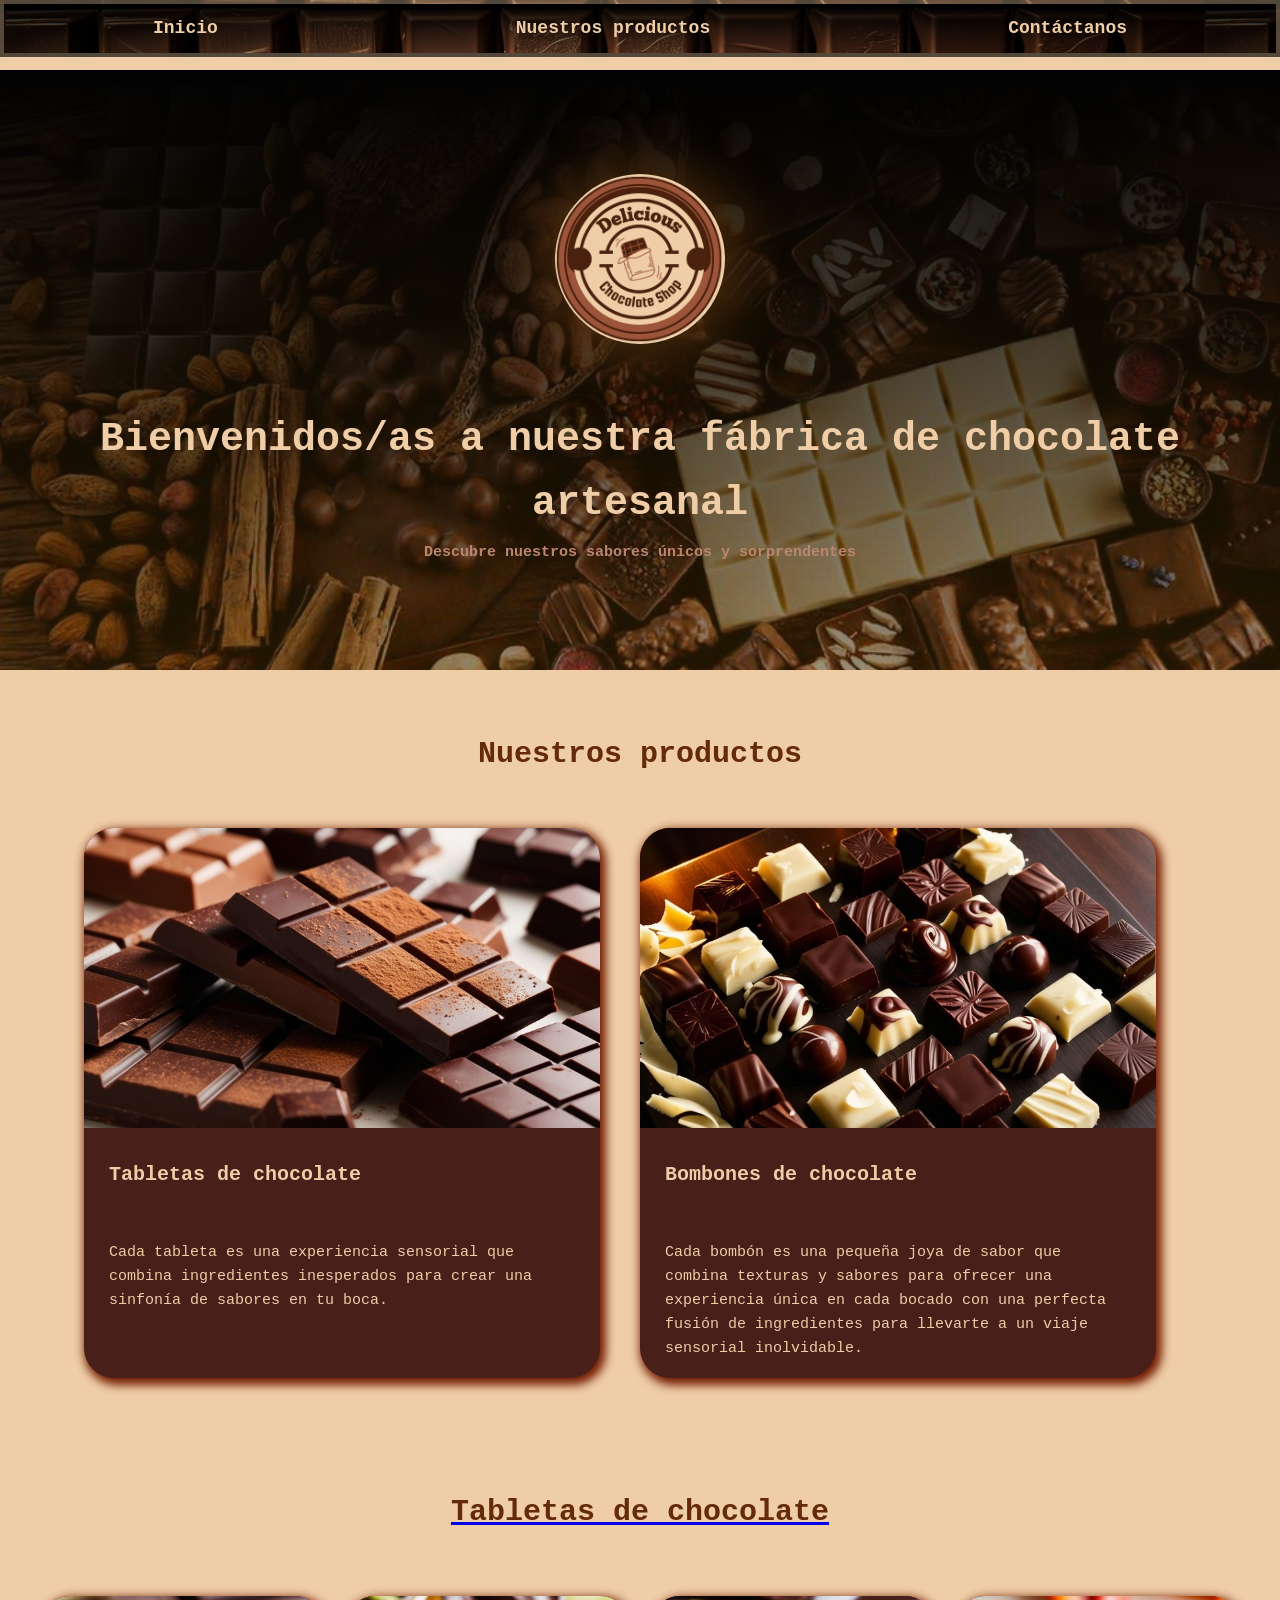
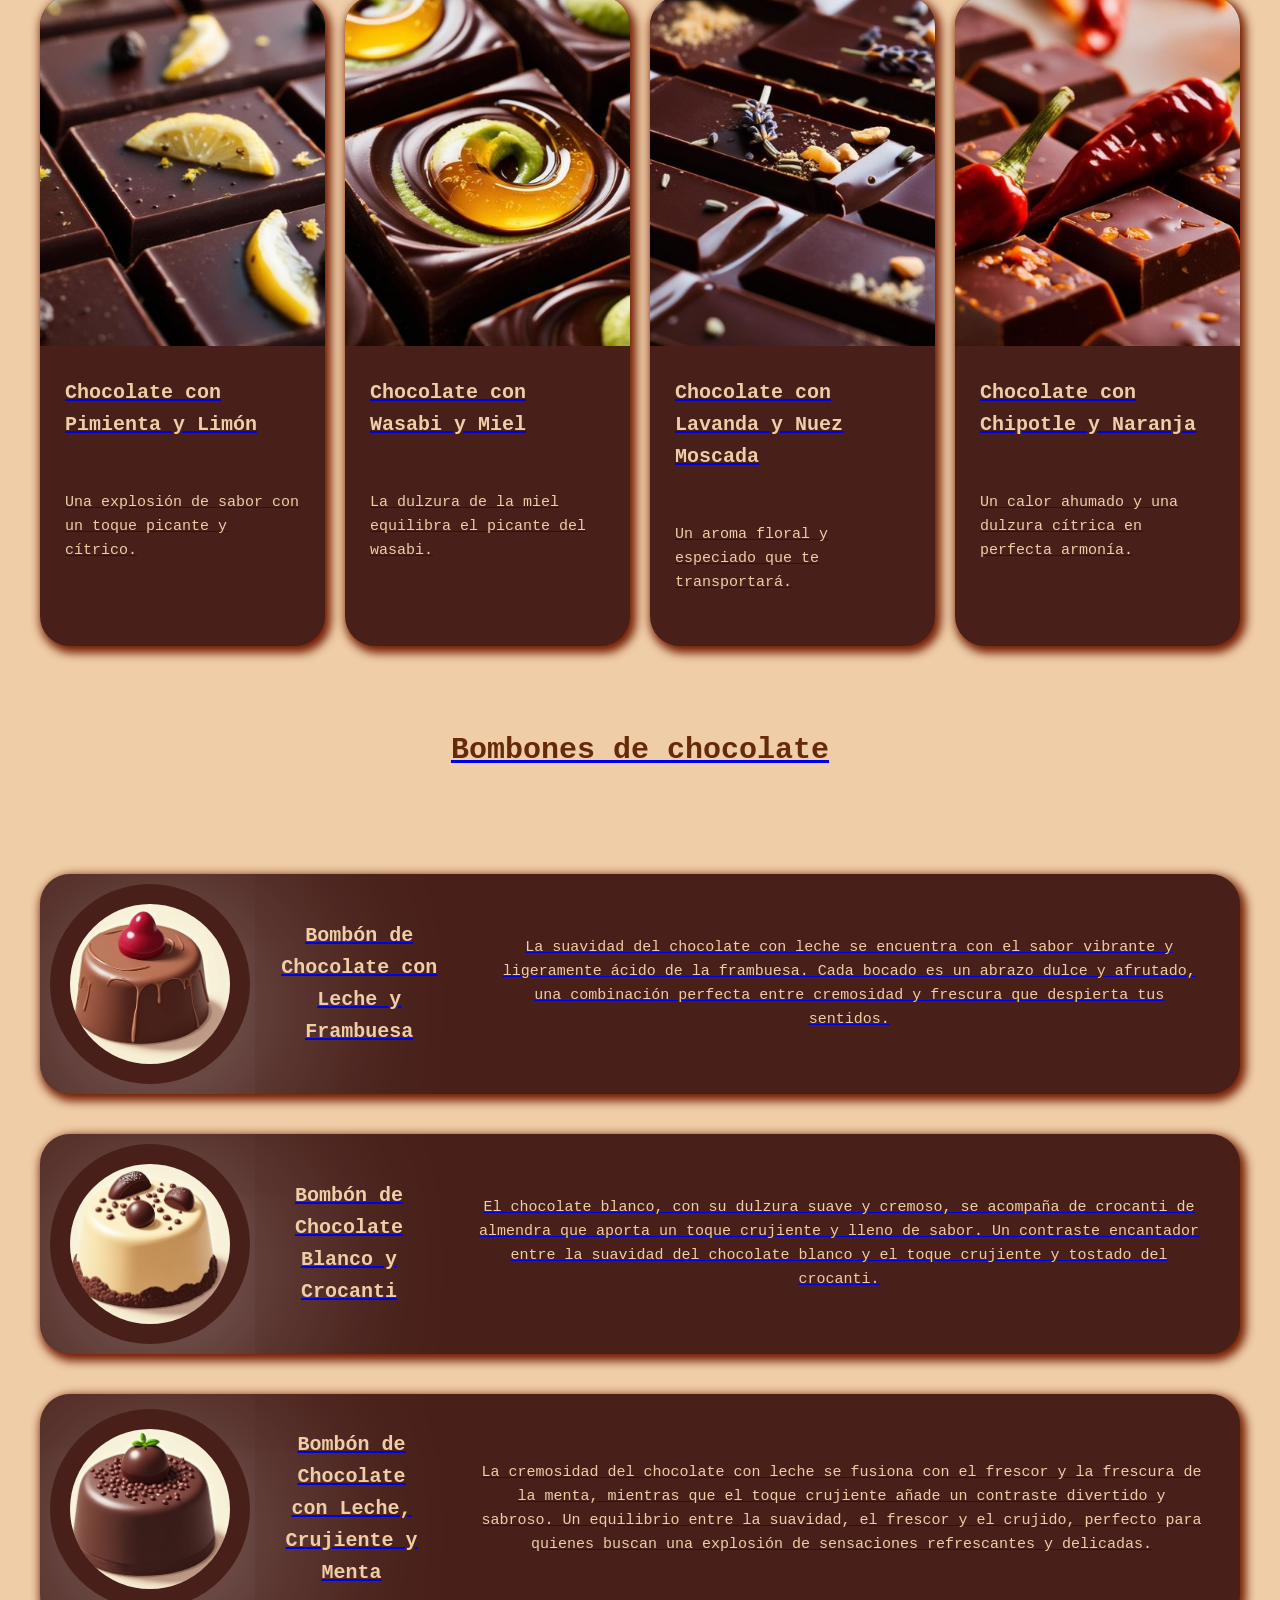
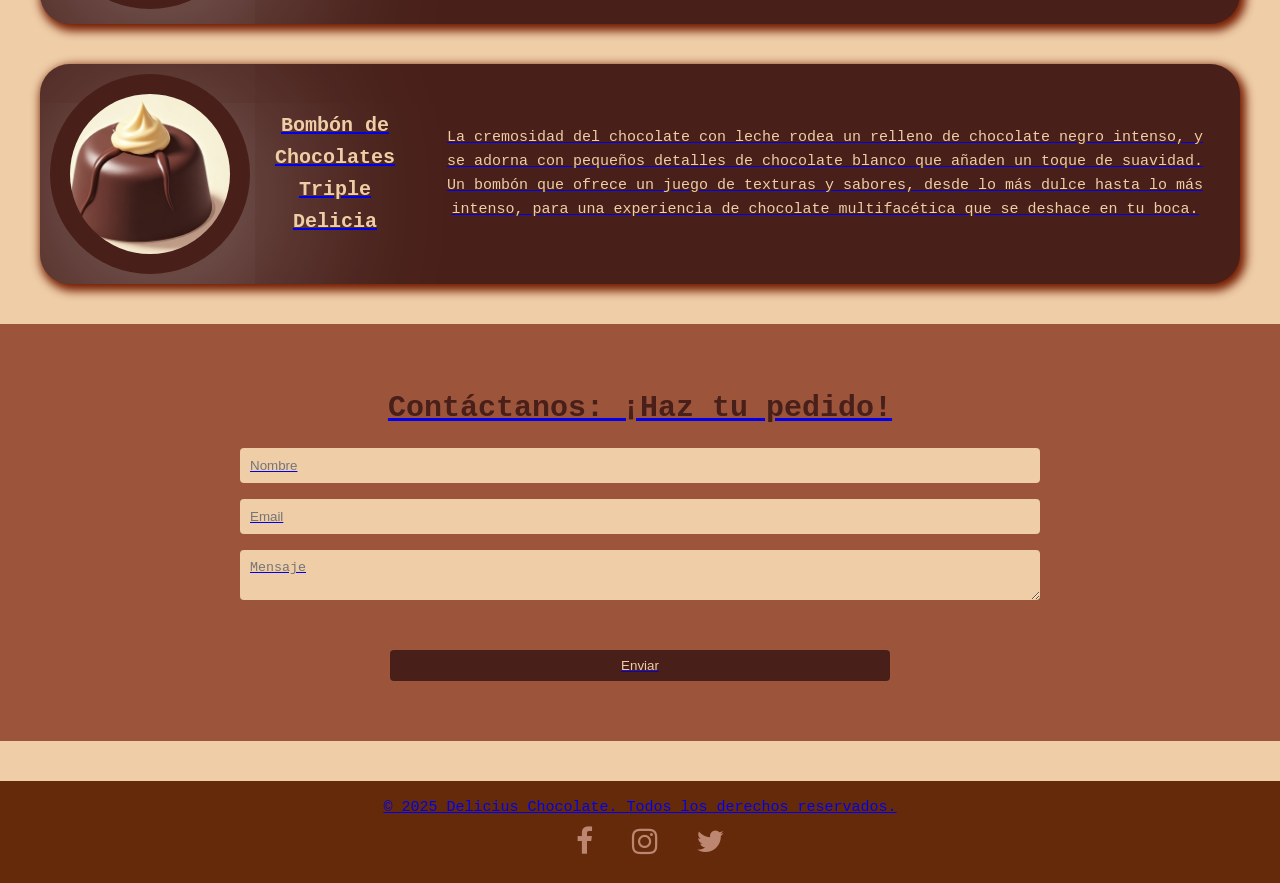
==== index.html @ 2490bd8f "webchocolate8abril index cambiado" ====
<!DOCTYPE html>
<html lang="es">
<head>
    <meta charset="UTF-8">
    <meta name="viewport" content="width=device-width, initial-scale=1.0">
    <title>Delicius Chocolate</title>
    <link rel="stylesheet" href="csschoco/chocoestilos.css">
    <link rel="icon" type="image/jpg" href="imgchoco/faviconchocolate.ico"/>
    <link rel="stylesheet" href="https://cdnjs.cloudflare.com/ajax/libs/font-awesome/4.7.0/css/font-awesome.min.css">
</head>
<body>
  
  
    <header>
    <nav class="navegacion" id="navegacion">
        <a href="#inicio">Inicio</a>
        <a href="#productos">Nuestros productos</a>
        <a href="#contacto">Contáctanos</a>
    </nav>

    <div class="banner" id="inicio">
            <div class="dentro-banner">
        <div class="img-delicius"><img src="imgchoco/Delicious.png" alt="img delicius"></div>
    <h1>Bienvenidos/as a nuestra fábrica de chocolate artesanal</h1>
            <p>Descubre nuestros sabores únicos y sorprendentes</p>
            </div>
            
    </div>
</header>




    <main>
        <section class="productos" id="productos">
            <div class="container">
                <h2>Nuestros productos</h2>
            <div class="cards">
            <div class="card-tipos">
               <a href="#tabletas"> 
                <img src="imgchoco/tabletas/tabletas-chocolate.jpg" alt="cafe expresso">
                <h3>Tabletas de chocolate</h3>
                <p>Cada tableta es una experiencia sensorial que combina ingredientes inesperados para crear una sinfonía de sabores en tu boca.</p></a>
            </div>
            <div class="card-tipos">
               <a href="#bombones">
                <img src="imgchoco/bombones/bombones.jpg" alt="cafe cappuccino">
                <h3>Bombones de chocolate</h3>
                <p>Cada bombón es una pequeña joya de sabor que combina texturas y sabores para ofrecer una experiencia única en cada bocado con una perfecta fusión de ingredientes para llevarte a un viaje sensorial inolvidable.</p>
                <
            </div>
            </div>
            </div>
     </section>
     
     <div class="containertabletas" id="tabletas">
        <h2>Tabletas de chocolate</h2>
    <div class="cardstabletas">
        <section class="tabletaschoco" id="tabletas">
            
            <div class="card-tipos-tab">

                <img src="imgchoco/tabletas/imgchocopimientalimon.jpg" alt="chocpimlim">
                <h3>Chocolate con Pimienta y Limón</h3>
                <p>Una explosión de sabor con un toque picante y cítrico.</p>

            </div>

            <div class="card-tipos-tab">
                <img src="imgchoco/tabletas/imgchocomielwasabi.jpg" alt="chocwamiel">
                <h3>Chocolate con Wasabi y Miel</h3>
                <p>La dulzura de la miel equilibra el picante del wasabi.</p>
            </div>

            <div class="card-tipos-tab">
                <img src="imgchoco/tabletas/imglavanda.jpg" alt="choclavnuez">
                <h3>Chocolate con Lavanda y Nuez Moscada</h3>
                <p>Un aroma floral y especiado que te transportará.</p>
            </div>

            <div class="card-tipos-tab">
                <img src="imgchoco/tabletas/imgchocochipotenaranja.jpg" alt="chocnarj">
                <h3>Chocolate con Chipotle y Naranja</h3>
                <p>Un calor ahumado y una dulzura cítrica en perfecta armonía.</p>
            </div>

        </section>
    </div>
     </div>
     
    <div class="containerbombones" id="bombones">
       <h2>Bombones de chocolate</h2>
   <div class="cardsbombones">
       <section class="bombones" id="bombones">
           
           <div class="card-tipos-bomb">

               <img src="imgchoco/bombones/tipo1.jpg" alt="chocpimlim">
               <h3>Bombón de Chocolate con Leche y Frambuesa</h3>
               <p>La suavidad del chocolate con leche se encuentra con el sabor vibrante y ligeramente ácido de la frambuesa. Cada bocado es un abrazo dulce y afrutado, una combinación perfecta entre cremosidad y frescura que despierta tus sentidos.</p>

           </div>

           <div class="card-tipos-bomb">
               <img src="imgchoco/bombones/tipo2.jpg" alt="chocwamiel">
               <h3>Bombón de Chocolate Blanco y Crocanti</h3>
               <p>El chocolate blanco, con su dulzura suave y cremoso, se acompaña de crocanti de almendra que aporta un toque crujiente y lleno de sabor. Un contraste encantador entre la suavidad del chocolate blanco y el toque crujiente y tostado del crocanti.</p>
           </div>

           <div class="card-tipos-bomb">
               <img src="imgchoco/bombones/tipo3.jpg" alt="choclavnuez">
               <h3>Bombón de Chocolate con Leche, Crujiente y Menta</h3>
               <p>La cremosidad del chocolate con leche se fusiona con el frescor y la frescura de la menta, mientras que el toque crujiente añade un contraste divertido y sabroso. Un equilibrio entre la suavidad, el frescor y el crujido, perfecto para quienes buscan una explosión de sensaciones refrescantes y delicadas.</p>
           </div>

           <div class="card-tipos-bomb">
               <img src="imgchoco/bombones/tipo4.jpg" alt="chocnarj">
               <h3>Bombón de Chocolates Triple Delicia</h3>
               <p>La cremosidad del chocolate con leche rodea un relleno de chocolate negro intenso, y se adorna con pequeños detalles de chocolate blanco que añaden un toque de suavidad. Un bombón que ofrece un juego de texturas y sabores, desde lo más dulce hasta lo más intenso, para una experiencia de chocolate multifacética que se deshace en tu boca.</p>
           </div>

       </section>
   </div>
    </div>

       <section class="contacto" id="contacto">
        <h2>Contáctanos: ¡Haz tu pedido!</h2>
    
    <form action="formulario">
        <div class="container-input">
            <input name="Nombre" type="text" placeholder="Nombre">
    
    
            <input name="Email" type="text" placeholder="Email">
    
    
    
            <textarea type="text" placeholder="Mensaje"></textarea>
    
    <button type="submit">Enviar</button>
        </div>
    </form>
    </section>
    </main>

    <footer>

        <p>© 2025 Delicius Chocolate. Todos los derechos reservados.</p>

    <div class="social-links">
        <a href="https://www.facebook.com/login/" target="_blank">
            <i class="fa fa-facebook" aria-hidden="true"></i>
        </a>

        <a href="https://www.instagram.com/" target="_blank">
            <i class="fa fa-instagram" aria-hidden="true"></i>
        </a>

        <a href="https://x.com/?lang=es" target="_blank">
            <i class="fa fa-twitter" aria-hidden="true"></i>
        </a>
    </div>
    </footer>


</body>


</html>
---- csschoco/chocoestilos.css ----
/* Colores */

:root{
    --white:#fff;
    --dark:#642a0a;
    --secundaryLight:#bc8671;
    --primary:#eecda7;
    --primarychoco: #481F19;
    --secundary: #9C543B;
    --secundaryDark:rgb(58, 57, 57);

}

html{
    display: block;
    font-family:'Courier New', Courier, monospace;
    font-size: 62.5%;
    scroll-behavior:smooth;
}

*{
    margin: auto;
    padding: 0;
    box-sizing: border-box;
}

/* Color de fondo */

body{
    background-color: var(--primary);
    line-height: 1.6;
    color: var(--secundaryDark);
}

/* Tamaño para los textos */
h1{
    font-size: 4rem;
}

h2{
    font-size: 3rem;
}

h3{
    font-size: 2rem;
}

p{
    font-size: 1.5rem;
}

/* Cabecera */

h1{
    text-align: center;
    margin: 0.5rem; /* margen de alrededor la mitad de lo que ocupa la letra*/
    color:var(--primary); /* color de la letra */
    font-weight: bolder; /* grosor de la letra */
}

@keyframes fadeIn {
    from{ opacity: 0; transform: translatey(-20px);}
    to{ opacity: 1; transform: translateY(0)}
}

header p{
    color: var(--white);
    text-align: center;
}

/*barra de navegación */

.navegacion{
    background-image:linear-gradient(rgba(0, 0, 0, 1), rgba(0, 0, 0, 0.4)), url(../imgchoco/fondonavchoco.jpg);
    display: flex;
    flex-direction: column;
    align-items: center;
    justify-content: space-between;
    width: 100%;
    z-index: 10;
    border: solid, 4px, rgba(241, 210, 169, 0.336),;
}

@media (min-width: 480px){
    .navegacion{
        flex-direction: row;
        justify-content: space-around;
    }
}

.navegacion a{
    padding: 1rem 0;
    font-size: 1.8rem;
    font-weight: bold;
    color: var(--primary);
    text-decoration: none;
    transition: all 0.3s ease;
}

.navegacion a:hover{
    color:#cfbca9;
}


/* banner */

.img-delicius img{
    display: block;
    margin: 0 auto;
    justify-content: center;
    margin-bottom: 5%;
    width: 170px;
    border-radius: 100px;
    box-shadow: 0px 3px 54px 13px rgba(92, 52, 14, 0.75);
}

.banner{
    display:flex;
    flex-direction: column;
    align-items: center;
    justify-content: center;
    background-image:linear-gradient(rgba(2, 2, 2, 2), rgba(60, 40, 1, 0.5)), url(../imgchoco/chocolate-y-cacao.jpg);
    background-repeat: no-repeat;
    background-size: cover;
    background-position: center;
    margin-top: 1%;
    height: 600px;
    z-index: 2;
    position: relative;
    
}
.banner p{
    color: var(--secundaryLight);
    font-weight: bold;
    font-size: rem;
}

.dentro-banner h1{
    animation: fadeIn 3s ease;
}

/*Nuestros productos*/

.container h2{
    color: var(--secundaryDark);
    text-align: center;
    color: var(--dark); 
    margin-bottom: 3rem;
    margin-top: 2rem;
}

.productos{
    padding: 4rem 0;
}

.cards img{
    width: 100%;
    height: 300px;
    object-fit: cover;
    
}

.cards{
    display: flex;
    flex-direction: column;
    gap: 4rem;
    justify-content: center;
    text-align:left;
    border: transparent; 
    padding: 2rem;
}

@keyframes animation-card {
    from{ transform: translateY(0px);}
    to{ transform: translateY(-5px)}
}

.card-tipos:hover {
transform: translateY(-5px);
transition: 1.5s ease;
}

@media(min-width: 480px){
    .cards{
        flex-direction: row;
    }}

.card-tipos{
    background-color: var(--primarychoco);
    border-radius: 30px;
    overflow: hidden;
    box-shadow: 3px 4px 10px 3px rgba(116, 29, 2, 2);
    flex: 1;
    height: 550px;
}

.card-tipos p,h3{
    padding: 2.5rem;
    color: var(--primary);
}

.card-tipos a{
    text-decoration: none;
}

.container{
        width: 90%;
        margin: 0 auto;
        max-width: 1200px;
}

/* container tabletas */

.containertabletas h2{
    color: var(--secundaryDark);
    text-align: center;
    color: var(--dark); 
    margin-bottom: 2rem;
    padding: 4rem;
}

.containertabletas{
    padding: 1rem 0;
}

.tabletaschoco img{
    width: 100%;
    height: 350px;
    object-fit: cover;
    
}

.tabletaschoco{
    display: flex;
    flex-direction: column;
    gap: 2rem;
    justify-content: space-evenly;
    align-items: stretch;
    border: transparent; 
}

@keyframes animation-card {
    from{ transform: translateY(0px);}
    to{ transform: translateY(-5px)}
}

.card-tipos-tab:hover {
transform: translateY(-5px);
transition: 1.5s ease;
}

@media(min-width: 600px){
    .tabletaschoco{
        flex-direction: row;
    }}

.card-tipos-tab{
    background-color: var(--primarychoco);
    border-radius: 30px;
    overflow: hidden;
    box-shadow: 3px 4px 10px 3px rgba(116, 29, 2, 2);
    height: 650px;
    flex: 1;
}

.card-tipos-tab p,h3{
    padding: 2.5rem;
    color: var(--primary);
}

.containertabletas{
        margin: 0 auto;
        max-width: 1200px;
}

/* container bombones */

.containerbombones h2{
    color: var(--secundaryDark);
    text-align: center;
    color: var(--dark); 
    margin-bottom: 3rem;
    padding: 3rem;

}

.containerbombones{
    padding: 4rem 0;
}

.bombones img{
    width: 200px;
    height: 200px;
    object-fit: cover;    
}

.bombones{
    display: flex;
    flex-direction: column;
    height: auto;
    border: transparent;
    margin:auto;
    max-width: 1200px;
    width: auto;
    
}


@keyframes animation-card {
    from{ transform: translateY(0px);}
    to{ transform: translateY(-5px)}
}

.card-tipos-bomb:hover {
transform: translateY(-5px);
transition: 1.5s ease;
}

.card-tipos-bomb{
    display: flex;
    flex-direction: row;
    background-color: var(--primarychoco);
    border-radius: 30px;
    overflow: hidden;
    box-shadow: 3px 4px 10px 3px rgba(116, 29, 2, 2);
    height: auto;    
    align-items: center;
    text-align: center;
    margin-top: 4rem;
    padding: 1rem;
}

@media (max-width: 600px){
    .card-tipos-bomb{
        flex-direction: column;
        height:auto;
    }

}

.card-tipos-bomb img{
    padding: 2rem;
    border-radius: 200px;
    box-shadow: 10px 24px 214px -24px rgba(255,255,255,1);
}

.card-tipos-bomb p,h3{
    padding: 2.5rem;
    color: var(--primary);
}

.containerbombones{
        margin: 0 auto;
        max-width: 2000px;
        height: auto;
}

/* contacto */

.contacto{
    background-color: var(--secundary);
    text-align: center;
    padding: 6rem;
    color: var(--primarychoco);
    margin-bottom: 4rem;
}

.container-input{
    display: flex;
    flex-direction: column;
    justify-content: center;
    align-items: center;
}

.container-input input, textarea{
    padding: 1rem;
    width: 800px;
    margin-top: 1.4%;
    border: transparent;
    border-radius: 4px;
    background-color: var(--primary);
}

form button{
    background-color: var(--primarychoco);
    border: none;
    padding: 0.8rem;
    border-radius: 4px;
    cursor: pointer;
    transition: background-color 0.3s ease;
    margin-top: 5rem;
    width: 500px;
    color: var(--primary);
}

form button:hover{
    background-color: var(--dark);
}


@media (max-width: 600px){
    .container-input {
        width: 100%;
        margin: 0 auto;
    }
    .container-input input, textarea{
        width: 100%;
    }
    form button{
        width: 100%;
    }
    .contacto{
        padding: 1rem;
    }
}

/* footer */

footer{
    background-color: var(--dark);
    color: var(--secundaryLight);
    text-align: center;
    padding: 1.5rem 0;
}

.social-links a{
    color: var(--secundaryLight);
    margin:0 0,5rem;
    font-size: 3rem;
    text-decoration: none;
    transition: color 0.3s ease;
    padding: 1rem;
}

.social-links a:hover{
    color: var(--primarychoco);
}
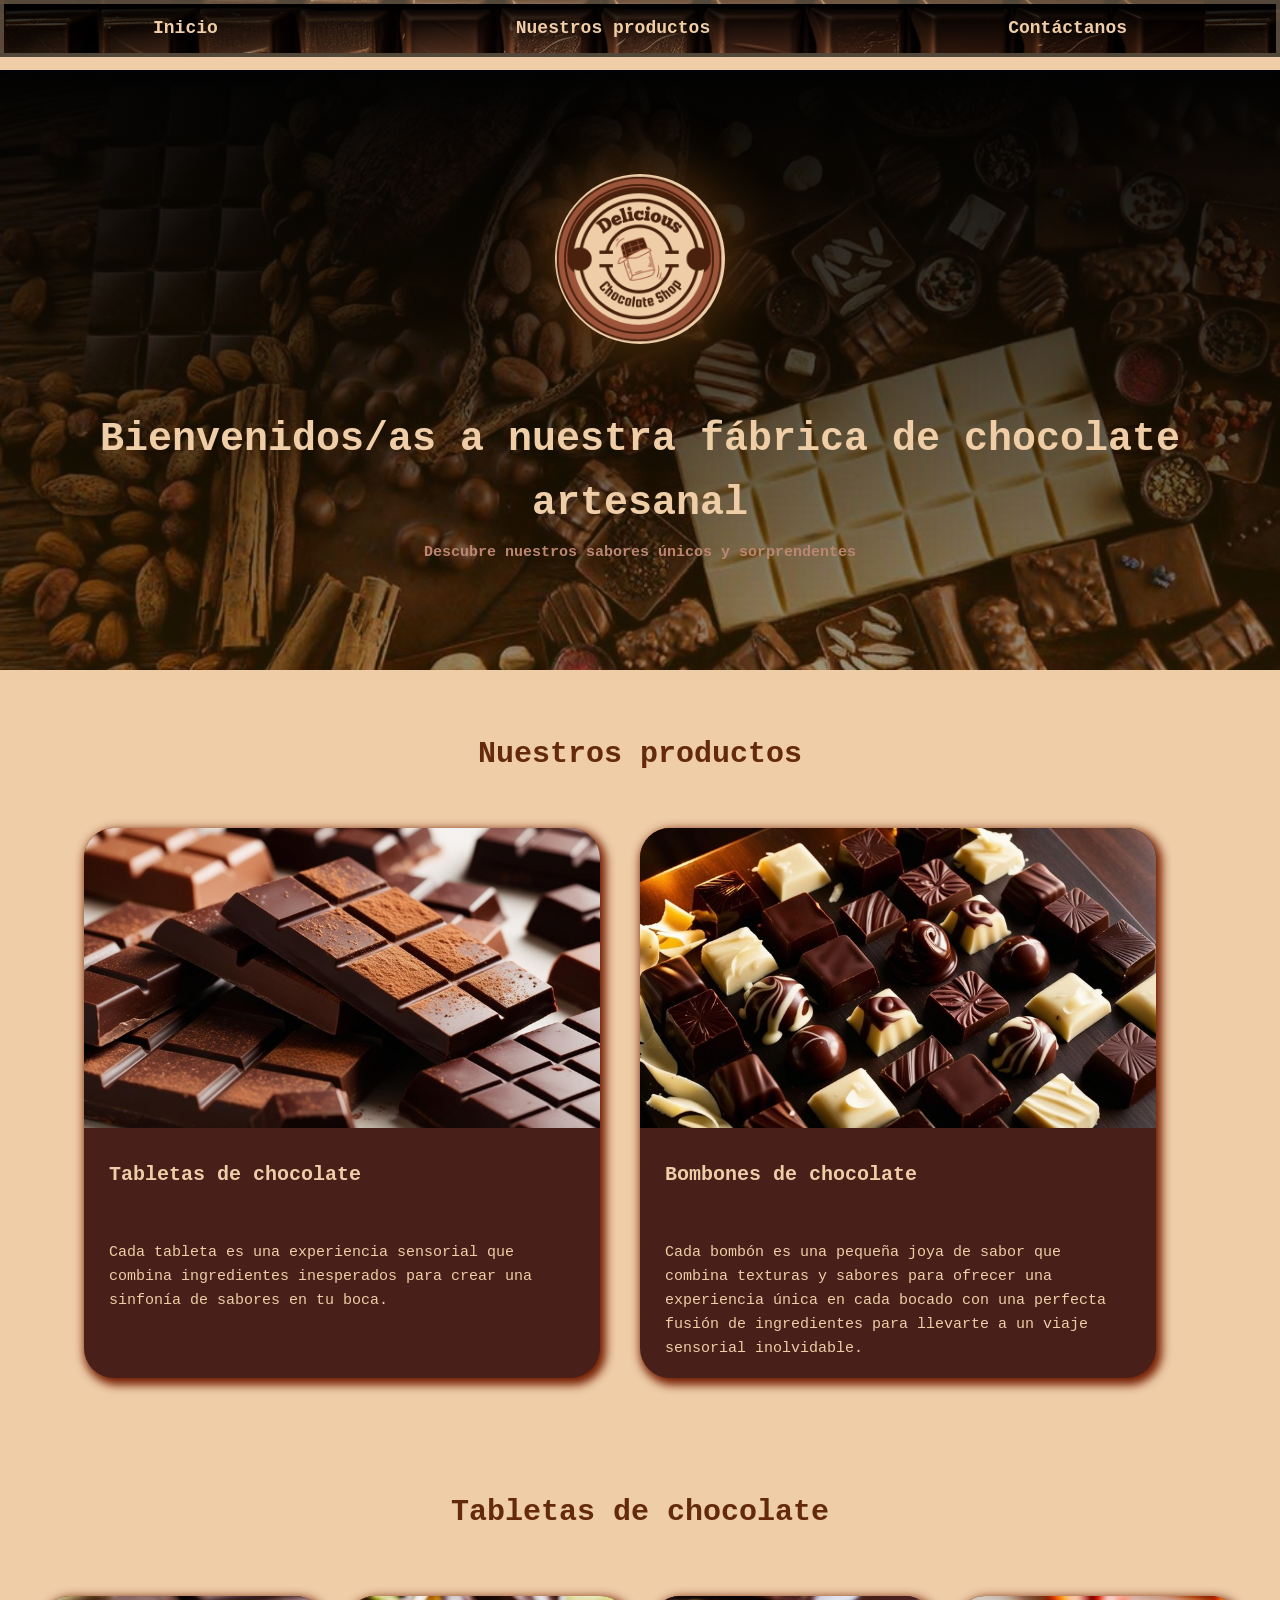
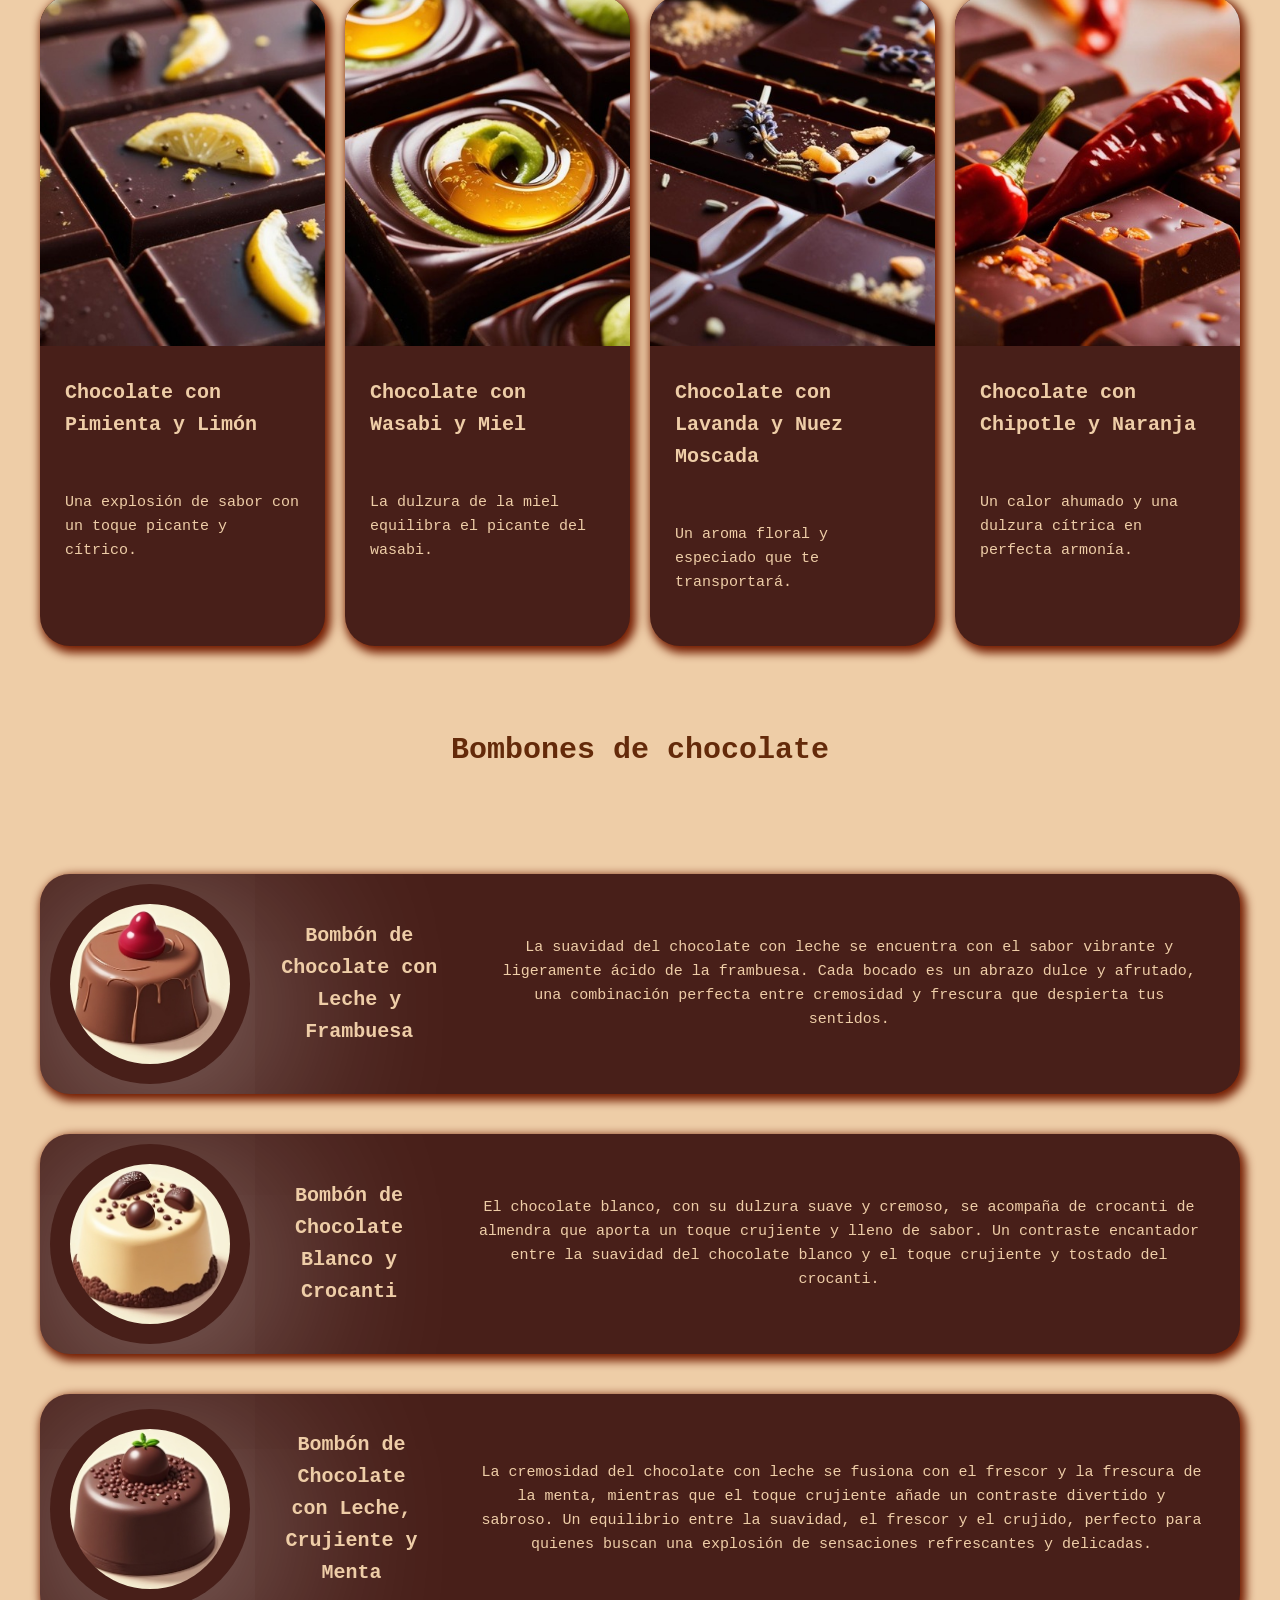
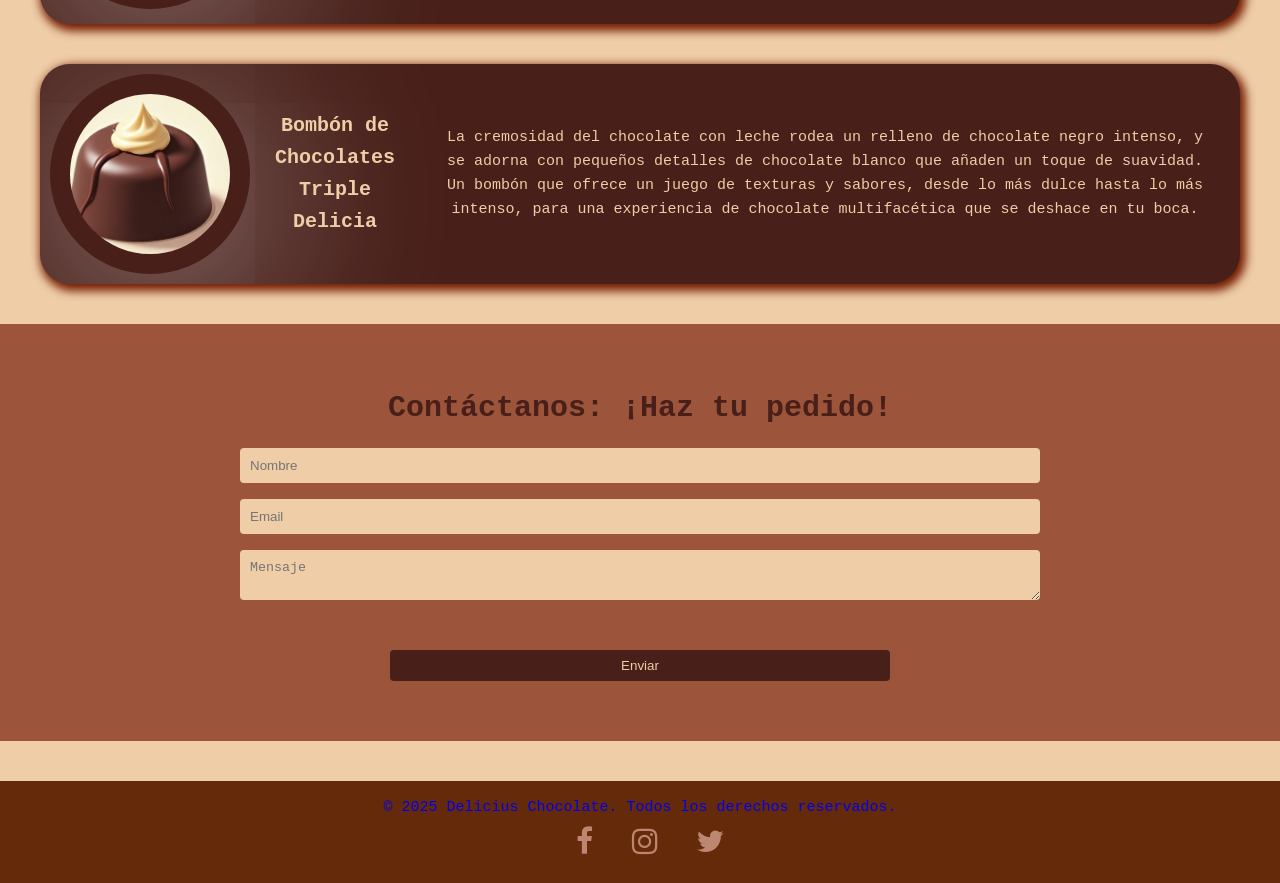
==== commit 7b2dbee1: "index cambiado 8 abril arreglado" ====
--- a/index.html
+++ b/index.html
@@ -47,7 +47,7 @@
                 <img src="imgchoco/bombones/bombones.jpg" alt="cafe cappuccino">
                 <h3>Bombones de chocolate</h3>
                 <p>Cada bombón es una pequeña joya de sabor que combina texturas y sabores para ofrecer una experiencia única en cada bocado con una perfecta fusión de ingredientes para llevarte a un viaje sensorial inolvidable.</p>
-                <
+                
             </div>
             </div>
             </div>
--- a/csschoco/chocoestilos.css
+++ b/csschoco/chocoestilos.css
@@ -22,6 +22,7 @@
     margin: auto;
     padding: 0;
     box-sizing: border-box;
+    text-decoration: none;
 }
 
 /* Color de fondo */
@@ -418,9 +419,10 @@
 
 footer{
     background-color: var(--dark);
-    color: var(--secundaryLight);
+    color: var(--primary);
     text-align: center;
     padding: 1.5rem 0;
+    text-decoration: none;
 }
 
 .social-links a{
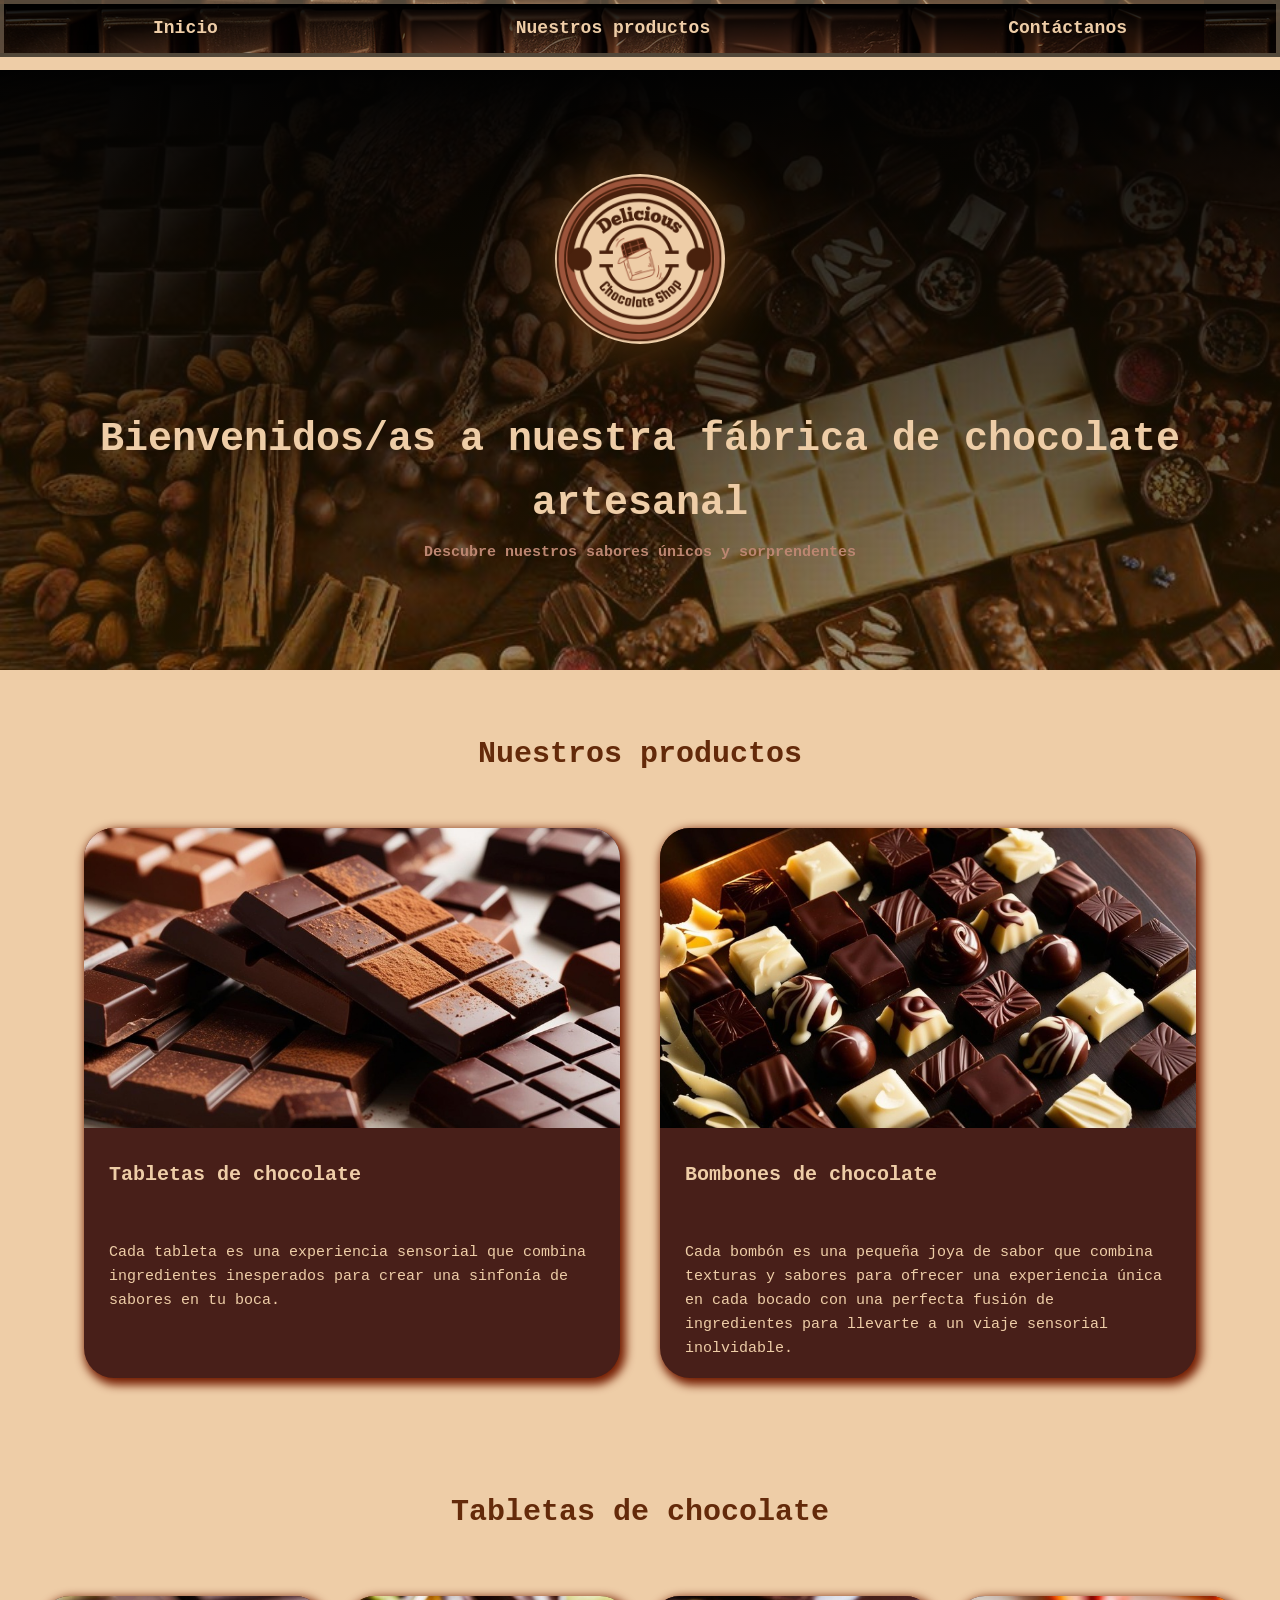
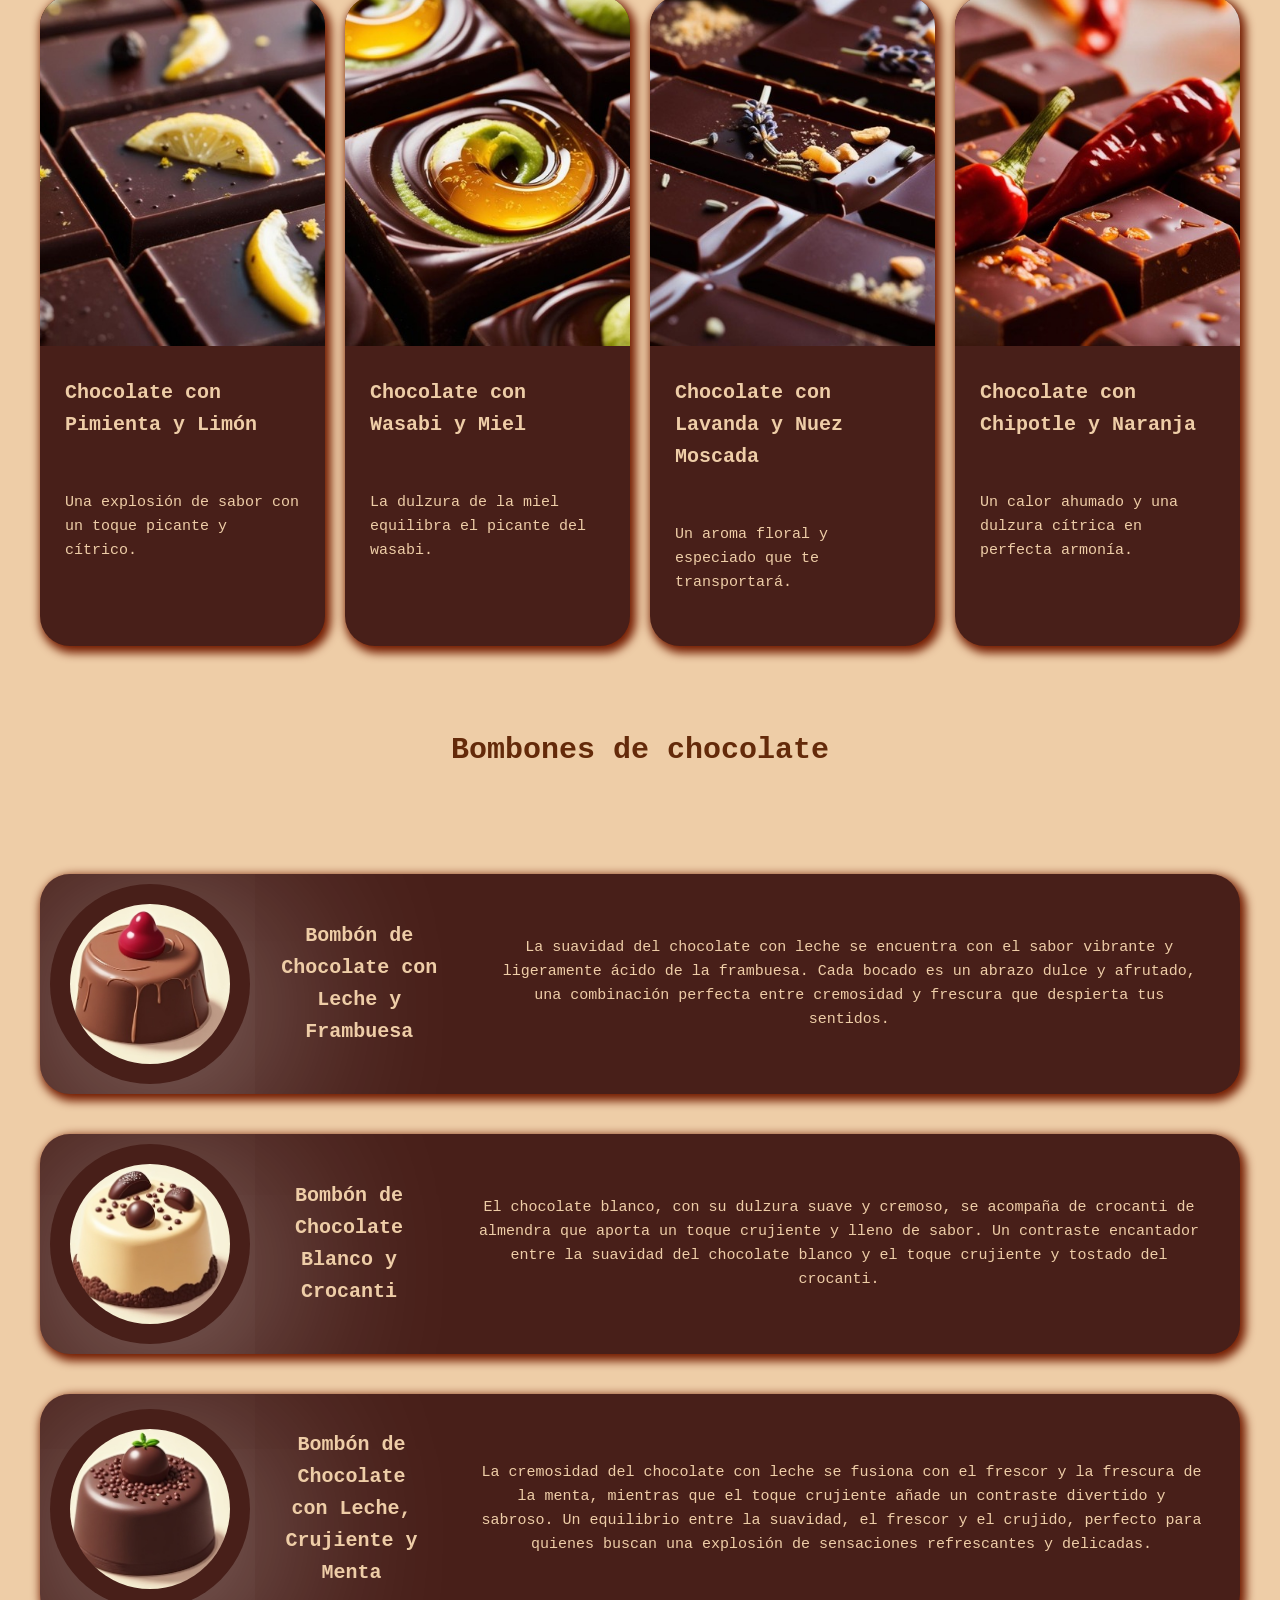
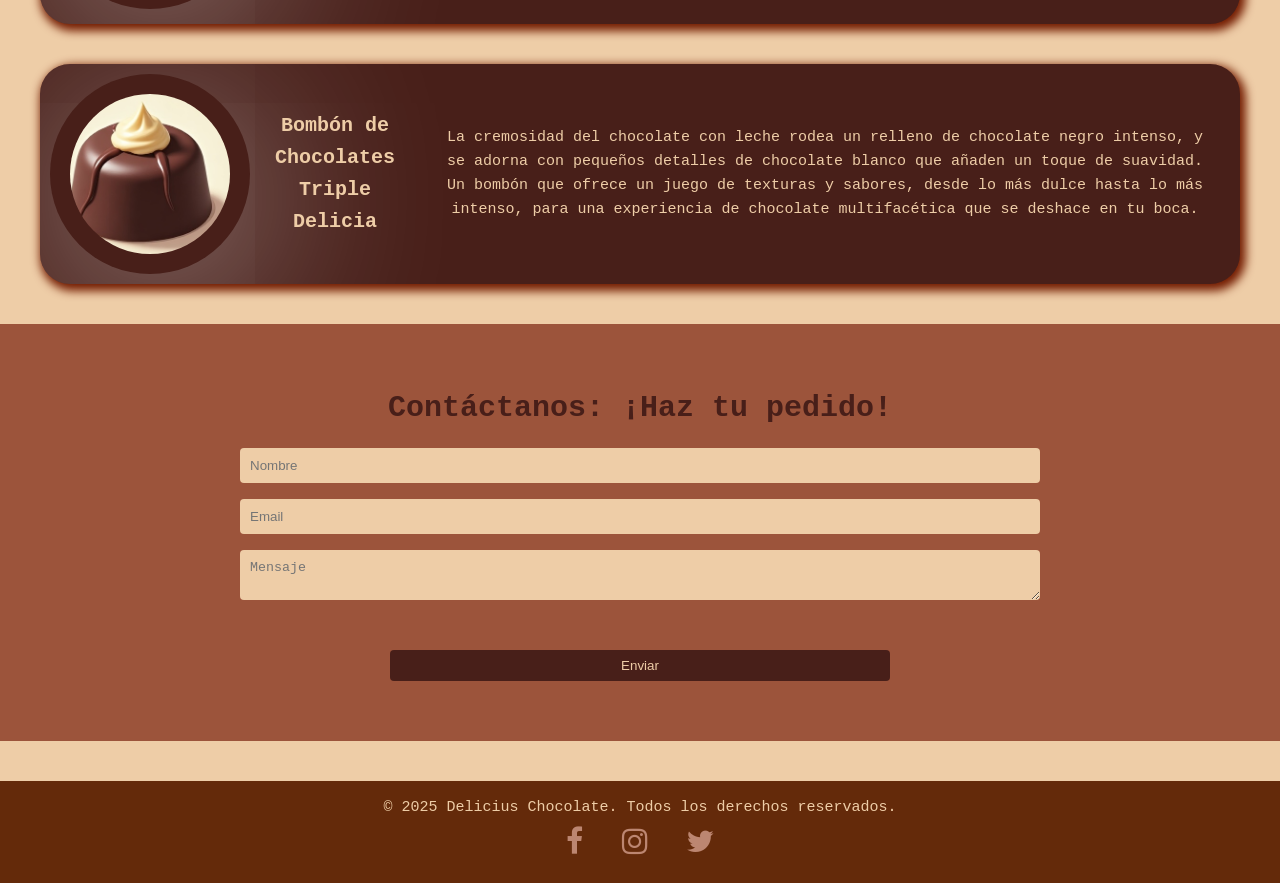
==== commit 4249c4f5: "cambios2 8 abril" ====
--- a/index.html
+++ b/index.html
@@ -47,7 +47,7 @@
                 <img src="imgchoco/bombones/bombones.jpg" alt="cafe cappuccino">
                 <h3>Bombones de chocolate</h3>
                 <p>Cada bombón es una pequeña joya de sabor que combina texturas y sabores para ofrecer una experiencia única en cada bocado con una perfecta fusión de ingredientes para llevarte a un viaje sensorial inolvidable.</p>
-                
+            </a>
             </div>
             </div>
             </div>
--- a/csschoco/chocoestilos.css
+++ b/csschoco/chocoestilos.css
@@ -419,10 +419,14 @@
 
 footer{
     background-color: var(--dark);
-    color: var(--primary);
     text-align: center;
     padding: 1.5rem 0;
+}
+
+footer p{
+    color: var(--primary);
     text-decoration: none;
+
 }
 
 .social-links a{
